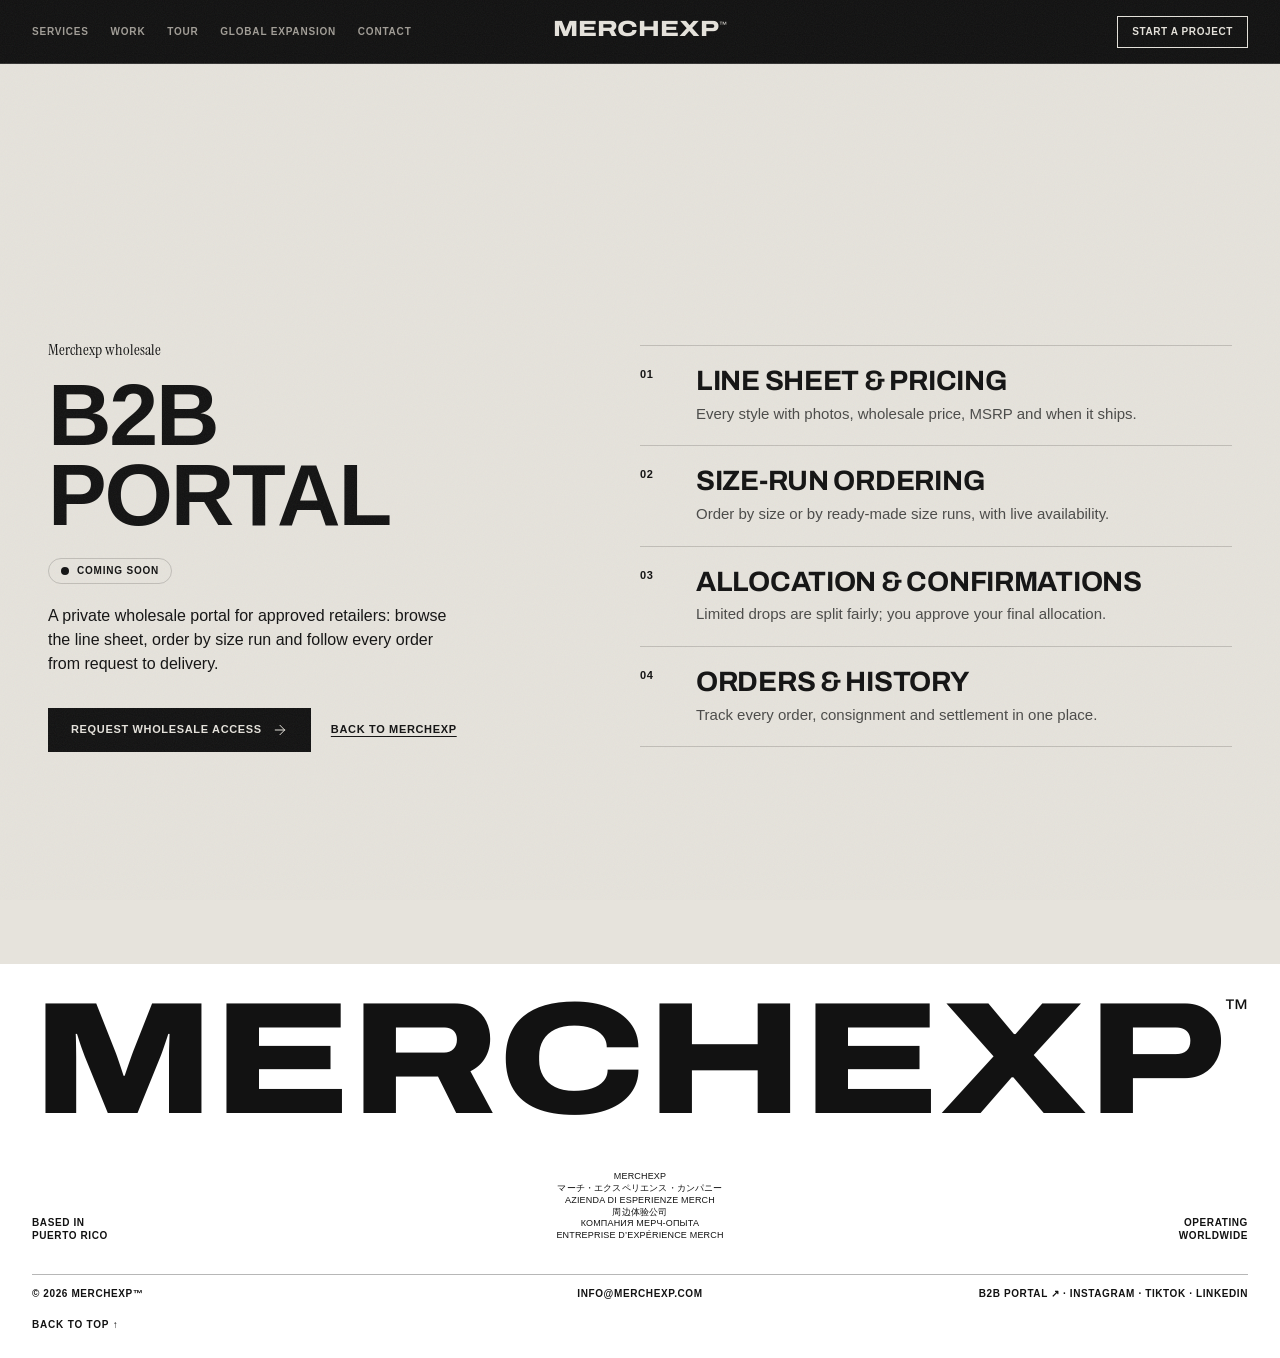
==== b2b.html @ 12b82288 "Add B2B Portal placeholder page and link it from the footer Co-Authored-By: Claude Opus 5.5 <noreply" ====
<!doctype html>
<html lang="en">
<head>
  <meta charset="utf-8">
  <meta name="viewport" content="width=device-width, initial-scale=1, viewport-fit=cover">
  <title>B2B Portal — Merchexp™</title>
  <meta name="description" content="The Merchexp B2B portal: wholesale ordering of official artist merch and footwear for approved retailers.">
  <meta name="theme-color" content="#121212">
  <meta property="og:type" content="website">
  <meta property="og:title" content="B2B Portal — Merchexp™">
  <meta property="og:description" content="Wholesale ordering for approved retailers. Coming soon.">
  <meta name="twitter:card" content="summary_large_image">
  <link rel="icon" href="favicon.svg" type="image/svg+xml">
  <link rel="preconnect" href="https://fonts.googleapis.com">
  <link rel="preconnect" href="https://fonts.gstatic.com" crossorigin>
  <link rel="stylesheet" href="https://fonts.googleapis.com/css2?family=Archivo:wdth,wght@62..125,100..900&family=Instrument+Serif:ital@0;1&display=swap">
  <link rel="stylesheet" href="assets/css/main.css">
  <script>
    // Enables JS-only motion styles; failsafe reveals the hero if main.js never runs.
    document.documentElement.classList.add('js');
    setTimeout(function () { document.documentElement.classList.add('is-loaded'); }, 3000);
  </script>
  <script src="assets/js/main.js" defer></script>
</head>
<body>
  <a class="skip-link" href="#main">Skip to content</a>

  <!-- ============ Header ============ -->
  <header class="site-header" id="header">
    <div class="site-header__inner">
      <nav class="site-nav" aria-label="Primary">
        <a href="./#services">Services</a>
        <a href="./#work">Work</a>
        <a href="./#tour">Tour</a>
        <a href="./#expansion">Global Expansion</a>
        <a href="./#contact">Contact</a>
      </nav>
      <a class="site-header__brand" href="./" aria-label="Merchexp — home">
        <span class="wordmark" aria-hidden="true">Merchexp<span class="wordmark__tm">™</span></span>
      </a>
      <div class="site-header__actions">
        <a class="btn btn--outline btn--sm site-header__cta" href="./#contact">Start a project</a>
        <button class="menu-btn" type="button" aria-expanded="false" aria-controls="menu" aria-label="Open menu">
          <span></span><span></span>
        </button>
      </div>
    </div>
  </header>

  <!-- ============ Mobile menu ============ -->
  <div class="menu" id="menu" hidden>
    <nav class="menu__nav" aria-label="Mobile">
      <a href="./#services" style="--i:0">Services</a>
      <a href="./#work" style="--i:1">Work</a>
      <a href="./#tour" style="--i:2">Tour</a>
      <a href="./#expansion" style="--i:3">Global Expansion</a>
      <a href="./#contact" style="--i:4">Contact</a>
    </nav>
    <div class="menu__foot">
      <a href="mailto:info@merchexp.com">info@merchexp.com</a>
      <div class="locators">
        <span>Based in<br>Puerto Rico</span>
        <span>Operating<br>worldwide</span>
      </div>
    </div>
  </div>

  <main id="main" class="b2b">
    <section class="expansion b2b__hero">
      <div class="expansion__body">
        <p class="eyebrow" data-reveal>Merchexp wholesale</p>
        <h1 class="headline headline--l" data-reveal="lines">
          <span class="ln"><span>B2B</span></span>
          <span class="ln"><span>Portal</span></span>
        </h1>
        <p class="b2b__status" data-reveal><span aria-hidden="true"></span>Coming soon</p>
        <p class="expansion__copy" data-reveal>A private wholesale portal for approved retailers: browse the line sheet, order by size run and follow every order from request to delivery.</p>
        <div class="b2b__actions" data-reveal>
          <a class="btn btn--ink" href="mailto:info@merchexp.com?subject=Wholesale%20access">Request wholesale access <svg class="ico ico--r" viewBox="0 0 24 24" aria-hidden="true"><path d="M5 12h14"/><path d="m12 5 7 7-7 7"/></svg></a>
          <a class="b2b__back" href="./">Back to Merchexp</a>
        </div>
      </div>
      <ul class="expansion__topics" aria-label="What the portal does">
          <li class="expansion__topic" data-reveal style="--i:0">
            <span class="expansion__n">01</span>
            <span><span class="expansion__title">Line sheet &amp; pricing</span><span class="expansion__text">Every style with photos, wholesale price, MSRP and when it ships.</span></span>
          </li>
          <li class="expansion__topic" data-reveal style="--i:1">
            <span class="expansion__n">02</span>
            <span><span class="expansion__title">Size-run ordering</span><span class="expansion__text">Order by size or by ready-made size runs, with live availability.</span></span>
          </li>
          <li class="expansion__topic" data-reveal style="--i:2">
            <span class="expansion__n">03</span>
            <span><span class="expansion__title">Allocation &amp; confirmations</span><span class="expansion__text">Limited drops are split fairly; you approve your final allocation.</span></span>
          </li>
          <li class="expansion__topic" data-reveal style="--i:3">
            <span class="expansion__n">04</span>
            <span><span class="expansion__title">Orders &amp; history</span><span class="expansion__text">Track every order, consignment and settlement in one place.</span></span>
          </li>
      </ul>
    </section>
  </main>

  <!-- ============ Footer ============ -->
  <footer class="site-footer">
    <div class="site-footer__mark" data-reveal>
      <span class="wordmark fit" aria-hidden="true">Merchexp<span class="wordmark__tm">™</span></span>
    </div>
    <div class="site-footer__row">
      <span class="locator">Based in<br>Puerto Rico</span>
      <div class="tagline-stack">
        <div>Merchexp</div>
        <div lang="ja">マーチ・エクスペリエンス・カンパニー</div>
        <div lang="it">Azienda di esperienze merch</div>
        <div lang="zh">周边体验公司</div>
        <div lang="ru">Компания мерч-опыта</div>
        <div lang="fr">Entreprise d’expérience merch</div>
      </div>
      <span class="locator locator--end">Operating<br>worldwide</span>
    </div>
    <div class="metabar site-footer__meta">
      <span>© <span data-year>2026</span> Merchexp™</span>
      <a href="mailto:info@merchexp.com">info@merchexp.com</a>
      <!-- TODO: real profile URLs, and the B2B portal's live address (placeholder for now). -->
      <span class="site-footer__social"><a class="site-footer__b2b" href="b2b.html" aria-current="page">B2B Portal ↗</a> · <a href="#">Instagram</a> · <a href="#">TikTok</a> · <a href="#">LinkedIn</a></span>
    </div>
    <a class="site-footer__top" href="#main">Back to top ↑</a>
  </footer>
</body>
</html>
---- assets/css/main.css ----
/* =========================================================
   Merchexp — site styles (mobile-first)
   Tokens mirror ../../tokens/*.css from the design system.
   ========================================================= */

:root {
  /* Ink / stone / bone */
  --mx-ink-950:#0B0B0B; --mx-ink-900:#121212; --mx-ink-800:#1A1A1A; --mx-ink-700:#242424; --mx-ink-600:#333333; --mx-ink-500:#4A4A48;
  --mx-stone-400:#77746E; --mx-stone-300:#A19D96; --mx-stone-200:#C4C0B8;
  --mx-bone-200:#D8D4CB; --mx-bone-100:#E6E3DC; --mx-bone-50:#F1EFEA; --mx-white:#FFFFFF;

  --surface-page:var(--mx-ink-900); --surface-stage:var(--mx-ink-800); --surface-raised:var(--mx-ink-700); --surface-paper:var(--mx-bone-100);
  --text-primary:var(--mx-bone-100); --text-headline:var(--mx-stone-200); --text-secondary:var(--mx-stone-300); --text-muted:var(--mx-stone-400);
  --text-inverse:var(--mx-ink-900); --text-on-accent:var(--mx-ink-900);
  --border-hairline:rgba(230,227,220,.16); --border-paper:rgba(18,18,18,.18);
  --accent:var(--mx-white); --accent-hover:var(--mx-stone-200); --accent-press:var(--mx-stone-300);
  --focus-ring:var(--mx-stone-300);

  --shadow-pop:0 12px 32px -12px rgba(0,0,0,.55);
  --scrim-full:rgba(11,11,11,.72);
  --ease-out:cubic-bezier(.2,.7,.1,1); --ease-in-out:cubic-bezier(.6,0,.2,1);
  --dur-fast:120ms; --dur-base:220ms; --dur-slow:480ms; --dur-reveal:900ms;

  --font-display:"Archivo","Helvetica Neue",Helvetica,Arial,sans-serif;
  --font-sans:"Helvetica Neue",Helvetica,"Archivo",Arial,sans-serif;
  --font-serif:"Instrument Serif","Times New Roman",Times,serif;

  --gutter:16px; --margin-page:16px; --header-h:56px;
  --section-y:72px;
}
@media (min-width:640px) { :root { --gutter:20px; --margin-page:24px; --section-y:96px; } }
@media (min-width:960px) { :root { --gutter:24px; --margin-page:32px; --header-h:64px; --section-y:120px; } }

/* ---------- Base ---------- */
*,*::before,*::after { box-sizing:border-box; }
html { -webkit-text-size-adjust:100%; scroll-padding-top:var(--header-h); }
@media (prefers-reduced-motion:no-preference) { html { scroll-behavior:smooth; } }
body {
  margin:0; background:var(--surface-page); color:var(--text-primary);
  font:400 15px/1.5 var(--font-sans); -webkit-font-smoothing:antialiased; overflow-x:hidden;
}
/* Film grain — the brand's slight texture over everything */
body::after {
  content:""; position:fixed; inset:0; z-index:200; pointer-events:none; opacity:.06;
  background-image:url("data:image/svg+xml,%3Csvg xmlns='http://www.w3.org/2000/svg' width='160' height='160'%3E%3Cfilter id='n'%3E%3CfeTurbulence type='fractalNoise' baseFrequency='.9' numOctaves='2' stitchTiles='stitch'/%3E%3C/filter%3E%3Crect width='100%25' height='100%25' filter='url(%23n)'/%3E%3C/svg%3E");
}
h1,h2,h3,p,figure,blockquote { margin:0; }
img { display:block; max-width:100%; }
a { color:inherit; text-decoration:underline; text-underline-offset:3px; text-decoration-thickness:1px; transition:color var(--dur-fast) var(--ease-out); }
a:hover { color:var(--accent); }
button { font:inherit; color:inherit; }
::selection { background:var(--accent); color:var(--text-on-accent); }
:focus-visible { outline:2px solid var(--focus-ring); outline-offset:2px; }
.sr-only { position:absolute; width:1px; height:1px; margin:-1px; overflow:hidden; clip:rect(0 0 0 0); white-space:nowrap; }
.skip-link { position:absolute; left:8px; top:-48px; z-index:300; padding:10px 14px; background:var(--accent); color:var(--text-on-accent); font:700 11px/1 var(--font-sans); letter-spacing:.06em; text-transform:uppercase; text-decoration:none; }
.skip-link:focus { top:8px; }

.ico { width:16px; height:16px; flex:none; fill:none; stroke:currentColor; stroke-width:1.5; stroke-linecap:square; stroke-linejoin:miter; }

/* ---------- Type primitives ---------- */
.eyebrow { font:400 16px/1.2 var(--font-serif); margin-bottom:16px; }
.label, .locator, .metabar { font:700 10px/1.3 var(--font-sans); letter-spacing:.06em; text-transform:uppercase; }
.headline { font-family:var(--font-sans); font-weight:700; letter-spacing:-.025em; text-transform:uppercase; color:var(--text-headline); text-wrap:balance; }
.headline--xl { font-size:clamp(48px,13vw,140px); line-height:.88; }
.headline--l  { font-size:clamp(40px,10vw,88px);  line-height:.9; }
.headline--m  { font-size:clamp(36px,8vw,56px);   line-height:.9; }

.wordmark {
  display:inline-flex; align-items:flex-start; white-space:nowrap;
  font-family:var(--font-display); font-weight:800; font-stretch:125%; font-variation-settings:"wdth" 125;
  letter-spacing:-.01em; text-transform:uppercase; line-height:.8;
}
.wordmark__tm { font:500 max(8px,.16em)/1 var(--font-sans); margin-left:.06em; letter-spacing:0; }
.wordmark__chars { display:inline-flex; clip-path:inset(-30% -10% 0 -10%); }
.wordmark__chars > span { display:inline-block; }

.tagline-stack { text-align:center; font:500 9px/1.3 var(--font-sans); letter-spacing:.02em; text-transform:uppercase; }
.metabar { display:grid; grid-template-columns:repeat(3,minmax(0,1fr)); align-items:center; gap:8px; }
.metabar > :nth-child(2) { text-align:center; }
.metabar > :last-child { text-align:right; }
.locator--end { text-align:right; }
.locators { display:flex; justify-content:space-between; }

/* ---------- Buttons ---------- */
.btn {
  --h:44px; --px:22px;
  display:inline-flex; align-items:center; justify-content:center; gap:10px; height:var(--h); padding:0 var(--px);
  border:1px solid transparent; border-radius:0; background:transparent; color:var(--text-primary); cursor:pointer;
  font:700 11px/1 var(--font-sans); letter-spacing:.06em; text-transform:uppercase; text-decoration:none; white-space:nowrap;
  transition:background var(--dur-fast) var(--ease-out), color var(--dur-fast) var(--ease-out), border-color var(--dur-fast) var(--ease-out);
}
.btn:active { transform:translateY(1px); }
.btn--sm { --h:32px; --px:14px; font-size:10px; }
.btn--lg { --h:56px; --px:30px; font-size:12px; }
.btn--block { display:flex; width:100%; }
.btn--outline { border-color:var(--mx-bone-100); }
.btn--outline:hover, .btn--accent:hover { background:var(--accent); border-color:var(--accent); color:var(--text-on-accent); }
.btn--accent { background:var(--accent); border-color:var(--accent); color:var(--text-on-accent); }
.btn--accent:hover { background:var(--accent-hover); border-color:var(--accent-hover); }
.btn--accent:active { background:var(--accent-press); }
.btn--ghost { padding:0 4px; }
.btn--ghost:hover { color:var(--accent); text-decoration:underline; text-underline-offset:4px; }
.btn--ink { background:var(--mx-ink-900); border-color:var(--mx-ink-900); color:var(--mx-bone-100); }
.btn--ink:hover { background:var(--accent); color:var(--text-on-accent); }
.btn .ico { transition:transform var(--dur-base) var(--ease-out); }
.btn:hover .ico--r { transform:translateX(3px); }
.btn:hover .ico--ur { transform:translate(2px,-2px); }

.icon-btn { display:inline-flex; align-items:center; justify-content:center; width:44px; height:44px; padding:0; border:0; background:transparent; cursor:pointer; }
.icon-btn .ico { width:20px; height:20px; }

/* ---------- Image wells (placeholders until photography lands) ---------- */
.well { position:relative; overflow:hidden; background:var(--mx-ink-700); }
.well__media { position:absolute; inset:0; width:100%; height:100%; object-fit:cover; background:linear-gradient(180deg,var(--mx-ink-700),var(--mx-ink-900)); transition:transform var(--dur-slow) var(--ease-out); }
.well__label { position:absolute; inset:0; display:flex; align-items:center; justify-content:center; padding:16px; text-align:center; color:var(--text-muted); font:700 10px/1.3 var(--font-sans); letter-spacing:.08em; text-transform:uppercase; }
.well--paper { background:var(--mx-bone-200); }
.well--paper .well__media { background:linear-gradient(180deg,var(--mx-bone-200),#cbc6bb); }
.well--paper .well__label { color:var(--mx-stone-400); }

/* ---------- Header ---------- */
.site-header {
  position:sticky; top:0; z-index:50; height:var(--header-h);
  background:rgba(18,18,18,.88); -webkit-backdrop-filter:blur(12px); backdrop-filter:blur(12px);
  border-bottom:1px solid var(--border-hairline);
  transition:transform var(--dur-base) var(--ease-out), background var(--dur-base) var(--ease-out), border-color var(--dur-base) var(--ease-out);
}
.site-header.is-hidden { transform:translateY(-100%); }
.site-header__inner { display:flex; align-items:center; justify-content:space-between; height:100%; padding:0 var(--margin-page); }
.site-header__brand { color:var(--text-primary); text-decoration:none; }
.site-header__brand .wordmark { font-size:20px; }
.site-nav, .site-header__cta { display:none; }
.site-nav a {
  position:relative; color:var(--text-secondary); text-decoration:none;
  font:700 10px/1 var(--font-sans); letter-spacing:.08em; text-transform:uppercase; padding:8px 0;
}
.site-nav a::after { content:""; position:absolute; left:0; right:0; bottom:2px; height:1px; background:currentColor; transform:scaleX(0); transform-origin:right; transition:transform var(--dur-base) var(--ease-out); }
.site-nav a:hover, .site-nav a.is-active { color:var(--text-primary); }
.site-nav a:hover::after, .site-nav a.is-active::after { transform:scaleX(1); transform-origin:left; }

.menu-btn { position:relative; width:44px; height:44px; margin-right:-10px; padding:0; border:0; background:transparent; cursor:pointer; }
.menu-btn span { position:absolute; left:12px; right:12px; height:1.5px; background:currentColor; transition:transform var(--dur-base) var(--ease-out); }
.menu-btn span:first-child { top:18px; }
.menu-btn span:last-child { top:25px; }
.menu-btn[aria-expanded="true"] span:first-child { transform:translateY(3.5px) rotate(45deg); }
.menu-btn[aria-expanded="true"] span:last-child { transform:translateY(-3.5px) rotate(-45deg); }

/* Five links need room beside the centred wordmark; below this the menu button takes over. */
@media (min-width:1100px) {
  .site-header__inner { display:grid; grid-template-columns:1fr auto 1fr; }
  .site-nav { display:flex; gap:clamp(14px, 1.7vw, 24px); }
  .site-nav a { white-space:nowrap; }
  .site-header__brand .wordmark { font-size:22px; }
  .site-header__actions { display:flex; justify-content:flex-end; }
  .site-header__cta { display:inline-flex; }
  .menu-btn { display:none; }
}

/* ---------- Mobile menu ---------- */
.menu {
  position:fixed; inset:0; z-index:40; display:flex; flex-direction:column; justify-content:space-between;
  padding:calc(var(--header-h) + 32px) var(--margin-page) calc(24px + env(safe-area-inset-bottom));
  background:var(--mx-ink-900); overflow-y:auto;
}
.menu[hidden] { display:none; }
.menu__nav { display:flex; flex-direction:column; }
.menu__nav a {
  display:block; padding:6px 0; border-bottom:1px solid var(--border-hairline); text-decoration:none; color:var(--text-headline);
  font:700 clamp(40px,13vw,72px)/1 var(--font-sans); letter-spacing:-.025em; text-transform:uppercase;
}
.menu__foot { display:grid; gap:24px; margin-top:40px; font:400 17px/1.4 var(--font-sans); text-transform:uppercase; }
.menu__foot .locators { font:700 10px/1.3 var(--font-sans); letter-spacing:.06em; }
.menu__foot .locators span:last-child { text-align:right; }
body.menu-open { overflow:hidden; }
body.menu-open .site-header { background:var(--mx-ink-900); border-color:transparent; transform:none; }

/* ---------- Hero ---------- */
.hero {
  display:flex; flex-direction:column;
  min-height:calc(100svh - var(--header-h));
  padding:16px var(--margin-page) 20px; background:var(--mx-ink-800);
}
.hero__mark { margin-top:20px; font-weight:inherit; color:var(--mx-bone-100); line-height:0; }
/* CSS fallback size; main.js fits it to the exact width */
.wordmark.fit { font-size:calc((100vw - 2 * var(--margin-page)) / 6.75); }
.hero__well { flex:1; min-height:44svh; margin:20px 0; }
.hero__well .well__media { inset:-8% 0; height:116%; }
.hero__art { cursor:pointer; }
.hero__hint {
  position:absolute; left:12px; bottom:12px; padding:6px 10px; border:1px solid var(--border-hairline); border-radius:999px; pointer-events:none;
  background:rgba(11,11,11,.55); font:700 9px/1.2 var(--font-sans); letter-spacing:.08em; text-transform:uppercase; color:var(--text-secondary);
  transition:opacity var(--dur-slow) var(--ease-out);
}
.hero__hint.is-hidden { opacity:0; }
@media (prefers-reduced-motion:reduce) { .hero__hint { display:none; } .hero__art { cursor:default; } }
.hero__foot { display:grid; grid-template-columns:1fr 1fr; gap:16px 12px; align-items:end; }
.hero__foot .tagline-stack { grid-column:1 / -1; grid-row:1; }
@media (min-width:640px) {
  .hero__foot { grid-template-columns:1fr auto 1fr; }
  .hero__foot .tagline-stack { grid-column:auto; grid-row:auto; }
}
@media (min-width:960px) { .hero { padding-bottom:24px; } }

/* ---------- Statement ---------- */
.statement { padding:var(--section-y) var(--margin-page); text-align:center; }
.work + .statement { padding-top:0; }
.statement__text { font-weight:400; font-size:clamp(46px,12vw,112px); line-height:1; }
.statement__text .ln--serif { font-family:var(--font-serif); letter-spacing:-.02em; }
.statement__text .ln--sans { font-family:var(--font-sans); font-weight:400; letter-spacing:-.035em; }
/* Merch carousel: auto-scrolls forever, pauses on hover, drags/swipes (main.js) */
.merch { margin:clamp(40px,7vw,72px) calc(var(--margin-page) * -1) 0; overflow:hidden; touch-action:pan-y; cursor:grab; user-select:none; -webkit-user-select:none;
  -webkit-mask-image:linear-gradient(90deg,transparent,#000 6%,#000 94%,transparent); mask-image:linear-gradient(90deg,transparent,#000 6%,#000 94%,transparent); }
.merch.is-dragging { cursor:grabbing; }
.merch__track { display:flex; gap:var(--gutter); width:max-content; margin:0; padding:0 0 4px; list-style:none; will-change:transform; }
.merch__item { flex:none; width:clamp(150px,21vw,240px); }
.merch__card { display:grid; gap:12px; }
.merch__card svg {
  width:100%; aspect-ratio:4 / 5; padding:18%; background:var(--surface-stage); border:1px solid var(--border-hairline);
  fill:none; stroke:var(--text-primary); stroke-width:1.6; stroke-linecap:round; stroke-linejoin:round;
  transition:background var(--dur-base) var(--ease-out), stroke var(--dur-base) var(--ease-out), transform var(--dur-slow) var(--ease-out);
}
.merch__card figcaption { font:700 11px/1.3 var(--font-sans); letter-spacing:.06em; text-transform:uppercase; color:var(--text-secondary); text-align:left; }
@media (hover:hover) {
  .merch__item:hover svg { background:var(--surface-paper); stroke:var(--text-inverse); }
  .merch__item:hover figcaption { color:var(--text-primary); }
}

/* Line mask: each .ln clips its inner span, which slides up into view */
.ln { display:block; overflow:hidden; padding-bottom:.08em; margin-bottom:-.08em; }
.ln > span { display:inline-block; }

/* ---------- Marquee ---------- */
.marquee { overflow:hidden; background:var(--surface-paper); color:var(--text-inverse); padding:18px 0; }
.marquee__track { display:flex; width:max-content; animation:marquee 38s linear infinite; }
.marquee__track > * { flex:none; font:300 clamp(30px,7vw,64px)/1.1 var(--font-sans); letter-spacing:-.02em; white-space:nowrap; }
.marquee__track i { font-style:normal; padding:0 .35em; color:var(--mx-stone-400); }
.marquee:hover .marquee__track { animation-play-state:paused; }
@keyframes marquee { to { transform:translateX(-50%); } }

/* ---------- Sections ---------- */
.section { padding:var(--section-y) var(--margin-page); }
.section__head { text-align:center; margin-bottom:48px; }
@media (min-width:960px) { .section__head { margin-bottom:80px; } }
.services, .quote { background:var(--mx-ink-800); }

/* ---------- Accordion ---------- */
.accordion { border-top:1px solid var(--border-hairline); max-width:1440px; margin:0 auto; }
.acc { border-bottom:1px solid var(--border-hairline); }
.acc__heading { font:inherit; }
.acc__btn {
  display:grid; grid-template-columns:36px 1fr 24px; align-items:center; gap:8px; width:100%;
  padding:22px 0; border:0; background:none; text-align:left; cursor:pointer;
}
.acc__n { font:400 15px/1 var(--font-serif); color:var(--text-muted); }
.acc__title {
  font:300 clamp(24px,6.4vw,56px)/1.05 var(--font-sans); letter-spacing:-.02em; color:var(--text-primary);
  transition:color var(--dur-base) var(--ease-out), transform var(--dur-slow) var(--ease-out);
}
.acc__btn:hover .acc__title { transform:translateX(8px); }
.acc.is-open .acc__title { color:var(--accent); }
.acc__icon { position:relative; width:20px; height:20px; justify-self:end; }
.acc__icon::before, .acc__icon::after { content:""; position:absolute; left:0; right:0; top:50%; height:1.5px; margin-top:-.75px; background:currentColor; transition:transform var(--dur-base) var(--ease-out); }
.acc__icon::after { transform:rotate(90deg); }
.acc.is-open .acc__icon::after { transform:rotate(0); }

.acc__panel { display:grid; grid-template-rows:1fr; transition:grid-template-rows var(--dur-slow) var(--ease-out); }
.js .acc:not(.is-open) .acc__panel { grid-template-rows:0fr; }
.acc__inner { min-height:0; overflow:hidden; display:grid; gap:20px; padding-left:44px; }
.acc__inner p { padding-top:2px; font:400 16px/1.5 var(--font-sans); color:var(--text-secondary); max-width:460px; }
.acc__well { height:200px; margin-bottom:28px; }
.acc__inner > * { transition:opacity var(--dur-slow) var(--ease-out), transform var(--dur-slow) var(--ease-out); }
.js .acc:not(.is-open) .acc__inner > * { opacity:0; transform:translateY(12px); }

@media (min-width:640px) {
  .acc__btn { grid-template-columns:80px 1fr 32px; padding:28px 0; }
  .acc__icon { width:24px; height:24px; }
  .acc__inner { grid-template-columns:1fr 1fr; gap:24px; padding-left:88px; }
  .acc__well { height:220px; margin-bottom:40px; }
}

/* ---------- Selected work ---------- */
.work__head { display:flex; flex-wrap:wrap; justify-content:space-between; align-items:end; gap:16px; margin-bottom:32px; }
.work__head .eyebrow { margin-bottom:8px; }
.work__head .headline { color:var(--text-primary); }
.work__grid { display:grid; grid-template-columns:repeat(2,minmax(0,1fr)); gap:32px var(--gutter); }
@media (min-width:960px) { .work__grid { grid-template-columns:repeat(4,minmax(0,1fr)); } }
.card__well { aspect-ratio:4 / 5; margin-bottom:12px; }
.card:hover .well__media { transform:scale(1.03); }
.card__client { font:700 10px/1.2 var(--font-sans); letter-spacing:.08em; text-transform:uppercase; color:var(--text-muted); margin-bottom:4px; }
.card__title { font:500 14px/1.25 var(--font-sans); }
.card__tag {
  display:inline-block; margin-top:8px; padding:3px 8px; border:1px solid var(--border-hairline); border-radius:999px;
  font:700 9px/1.2 var(--font-sans); letter-spacing:.06em; text-transform:uppercase; color:var(--text-secondary);
  transition:border-color var(--dur-fast) var(--ease-out);
}
.card:hover .card__tag { border-color:var(--text-primary); }

/* ---------- Tour map ---------- */
.tour__head { display:flex; flex-wrap:wrap; justify-content:space-between; align-items:end; gap:24px; margin-bottom:28px; }
.tour__copy { max-width:420px; margin-top:20px; font-size:16px; color:var(--text-secondary); }
.tour__head .eyebrow { margin-bottom:8px; }
.tour__head .headline { color:var(--text-primary); }
.tour__stats { display:flex; gap:28px; margin:0; }
.tour__stats div { display:flex; flex-direction:column-reverse; }
.tour__stats dt { font:700 10px/1.3 var(--font-sans); letter-spacing:.06em; text-transform:uppercase; color:var(--text-muted); }
.tour__stats dd { margin:0; font:700 clamp(32px,7vw,48px)/1 var(--font-sans); letter-spacing:-.02em; font-variant-numeric:tabular-nums; }
.tour__tabs { display:flex; gap:6px; margin-bottom:12px; overflow-x:auto; scrollbar-width:none; }
.tour__tab {
  flex:none; padding:8px 14px; border:1px solid var(--border-hairline); border-radius:999px; background:none; cursor:pointer;
  font:700 10px/1.2 var(--font-sans); letter-spacing:.06em; text-transform:uppercase; color:var(--text-secondary);
  transition:color var(--dur-fast) var(--ease-out), border-color var(--dur-fast) var(--ease-out), background var(--dur-fast) var(--ease-out);
}
.tour__tab:hover { color:var(--text-primary); border-color:var(--text-primary); }
.tour__tab[aria-pressed="true"] { background:var(--accent); border-color:var(--accent); color:var(--text-on-accent); }
.tour__body { display:grid; grid-template-columns:minmax(0,1fr); gap:24px; }
/* Keep copy and globe together on very wide screens. */
.tour__body, .tour__list { max-width:1320px; margin-inline:auto; }
.tour__upcoming { margin-top:-16px; font-size:12px; color:var(--text-muted); }
.tour__map { position:relative; width:100%; max-width:640px; margin:0 auto; aspect-ratio:1; touch-action:pan-y; }
.tour__globe { display:block; width:100%; height:100%; cursor:grab; outline:none; }
.tour__globe.is-dragging { cursor:grabbing; }
.tour__globe.is-pointing { cursor:pointer; }
.tour__hint { position:absolute; left:0; right:0; bottom:0; text-align:center; font:700 10px/1.3 var(--font-sans); letter-spacing:.06em; text-transform:uppercase; color:var(--text-muted); pointer-events:none; transition:opacity var(--dur-slow) var(--ease-out); }
.tour__map.is-touched .tour__hint { opacity:0; }
.tour__tip {
  position:absolute; z-index:2; min-width:180px; max-width:260px; padding:12px 14px; pointer-events:none;
  background:var(--mx-bone-100); color:var(--text-inverse); box-shadow:var(--shadow-pop);
  transform:translate(-50%, calc(-100% - 16px));
}
.tour__tip.is-below { transform:translate(-50%, 16px); }
.tour__tip strong { display:block; font:700 15px/1.15 var(--font-sans); text-transform:uppercase; letter-spacing:-.01em; }
.tour__tip span { display:block; margin-top:4px; font-size:12px; line-height:1.4; color:var(--mx-ink-500); }
.tour__tip b { font-weight:700; color:var(--text-inverse); }
.tour__list { display:grid; grid-template-columns:repeat(auto-fit,minmax(min(100%,260px),1fr)); gap:40px var(--gutter); margin-top:clamp(48px,6vw,80px); align-items:start; }
.tour__group-title { display:flex; justify-content:space-between; padding-bottom:12px; border-bottom:1px solid var(--text-primary); font:700 11px/1.3 var(--font-sans); letter-spacing:.06em; text-transform:uppercase; }
.tour__group-title span { color:var(--text-muted); }
.tour__group ul { list-style:none; margin:0; padding:0; }
.tour__city {
  display:flex; justify-content:space-between; align-items:baseline; gap:12px; width:100%; padding:9px 0; border:0; border-bottom:1px solid var(--border-hairline);
  background:none; text-align:left; cursor:pointer; transition:opacity var(--dur-fast) var(--ease-out);
}
.tour__city-name { font:500 14px/1.3 var(--font-sans); transition:color var(--dur-fast) var(--ease-out); }
.tour__city-meta { flex:none; font-size:11px; color:var(--text-muted); }
.tour__city.is-upcoming .tour__city-name::after {
  content:"Upcoming"; margin-left:8px; padding:2px 6px; border:1px solid var(--border-hairline); border-radius:999px; vertical-align:2px;
  font:700 8px/1.2 var(--font-sans); letter-spacing:.06em; text-transform:uppercase; color:var(--text-secondary);
}
.tour__city:hover .tour__city-name, .tour__city.is-active .tour__city-name { color:var(--accent); text-decoration:underline; text-underline-offset:3px; }
.tour__group.is-dim { opacity:.35; }
.tour__list[hidden] { display:none; }
@media (max-width:639px) {
  .tour__map { aspect-ratio:auto; }
  .tour__globe { aspect-ratio:1; height:auto; }
  .tour__hint { position:static; margin-top:4px; }
  .tour__tip { position:static; transform:none; max-width:none; box-shadow:none; margin-top:12px; }
  .tour__tip.is-below { transform:none; }
}
@media (min-width:960px) {
  /* Copy on the left, globe on the right; the city list runs full width underneath. */
  .tour__body { grid-template-columns:minmax(0,1fr) minmax(0,1.15fr); gap:clamp(32px,4vw,64px); align-items:center; }
  .tour__head { flex-direction:column; align-items:flex-start; gap:36px; }
  .tour__tabs { flex-wrap:wrap; margin-bottom:0; }
  .tour__map { max-width:720px; margin:0; justify-self:center; }
  .tour__list { grid-template-columns:repeat(4,minmax(0,1fr)); }
  .tour__upcoming { margin-top:-24px; }
}
@media (min-width:960px) { .tour__head { margin-bottom:36px; } }

/* ---------- Testimonial ---------- */
.quote { text-align:center; }
.quote__text {
  max-width:1100px; margin:0 auto; color:var(--text-headline);
  font:700 clamp(34px,8.5vw,72px)/.95 var(--font-sans); letter-spacing:-.025em; text-transform:uppercase; text-wrap:balance;
}
.quote__by { display:flex; flex-direction:column; align-items:center; margin-top:32px; }
.quote__avatar { width:72px; height:72px; margin-bottom:12px; background:var(--mx-ink-600); }
.quote__handle { font:400 16px/1.2 var(--font-serif); }
.quote__role { margin-top:6px; font:700 10px/1.4 var(--font-sans); letter-spacing:.06em; text-transform:uppercase; }
/* Scroll-linked word fill (words wrapped by main.js) */
.quote__text .w { transition:color var(--dur-slow) var(--ease-out); }
.quote__text .w:not(.is-lit) { color:var(--mx-ink-500); }

/* ---------- Global expansion ---------- */
.expansion { display:grid; background:var(--surface-paper); color:var(--text-inverse); }
.expansion__body { padding:56px var(--margin-page) 32px; display:flex; flex-direction:column; justify-content:center; }
.expansion .headline { color:var(--text-inverse); }
.expansion__copy { max-width:420px; margin:24px 0 32px; font-size:16px; }
.expansion a:not(.btn):hover { color:inherit; }
.expansion__topics { list-style:none; margin:0; padding:0 var(--margin-page) 64px; align-self:center; }
.expansion__topic { display:grid; grid-template-columns:48px 1fr; gap:8px; padding:20px 0; border-top:1px solid var(--border-paper); }
.expansion__topic:last-child { border-bottom:1px solid var(--border-paper); }
.expansion__n { font:700 11px/1.6 var(--font-sans); letter-spacing:.06em; }
.expansion__title { display:block; font:700 clamp(20px,4.5vw,28px)/1.1 var(--font-display); letter-spacing:-.01em; text-transform:uppercase; }
.expansion__text { display:block; margin-top:6px; font-size:15px; color:var(--mx-ink-500); }
@media (min-width:960px) {
  .expansion { grid-template-columns:1fr 1fr; min-height:600px; }
  .expansion__body { padding:64px 48px; }
  .expansion__topics { padding:64px 48px 64px 0; }
}

/* ---------- B2B portal placeholder page ---------- */
.b2b { padding-top:var(--header-h); background:var(--surface-paper); }
.b2b__hero { min-height:calc(100svh - var(--header-h)); }
.b2b__status { display:inline-flex; align-items:center; gap:8px; margin-top:24px; padding:6px 12px; border:1px solid var(--border-paper); border-radius:999px; font:700 10px/1.2 var(--font-sans); letter-spacing:.08em; text-transform:uppercase; align-self:flex-start; }
.b2b__status span { width:8px; height:8px; border-radius:50%; background:var(--text-inverse); }
@media (prefers-reduced-motion:no-preference) { .b2b__status span { animation:b2b-blink 1.6s var(--ease-in-out) infinite; } }
@keyframes b2b-blink { 50% { opacity:.25; } }
.b2b .expansion__copy { margin-top:20px; }
.b2b__actions { display:flex; flex-wrap:wrap; align-items:center; gap:20px; }
.b2b__back { font:700 11px/1 var(--font-sans); letter-spacing:.06em; text-transform:uppercase; }

/* ---------- Contact ---------- */
.contact { text-align:center; }
.contact__title { max-width:1100px; margin:0 auto; }
.contact__details { display:flex; flex-direction:column; gap:2px; margin:40px 0 48px; font:400 17px/1.5 var(--font-sans); text-transform:uppercase; }
.contact__details .label { margin-bottom:10px; letter-spacing:.08em; }
.contact__details a { text-decoration:none; align-self:center; }
.contact__details a:hover { text-decoration:underline; }

.brief {
  display:grid; gap:20px; max-width:720px; margin:0 auto; padding:24px 16px; text-align:left;
  border:1px solid var(--border-hairline);
}
@media (min-width:640px) {
  .brief { grid-template-columns:1fr 1fr; padding:32px; }
  .field--full { grid-column:1 / -1; }
}
.field label { display:block; margin-bottom:8px; font:700 10px/1 var(--font-sans); letter-spacing:.08em; text-transform:uppercase; }
.field input, .field select, .field textarea {
  display:block; width:100%; min-height:48px; padding:0 14px; border:1px solid var(--border-hairline); border-radius:0;
  background:transparent; color:inherit; font:400 16px/1.3 var(--font-sans); /* 16px stops iOS zoom-on-focus */
  outline:none; transition:border-color var(--dur-fast) var(--ease-out);
  -webkit-appearance:none; appearance:none;
}
.field textarea { padding:12px 14px; min-height:120px; resize:vertical; }
.field input::placeholder, .field textarea::placeholder { color:var(--text-muted); }
.field input:hover, .field select:hover, .field textarea:hover { border-color:rgba(230,227,220,.4); }
.field input:focus, .field select:focus, .field textarea:focus { border-color:var(--accent); }
.field [aria-invalid="true"] { border-color:var(--accent); border-width:2px; }
.select { position:relative; }
.select select { padding-right:40px; cursor:pointer; }
.select option { color:#121212; }
.select .ico { position:absolute; right:14px; top:50%; transform:translateY(-50%); pointer-events:none; }

.check { display:inline-flex; align-items:center; gap:12px; min-height:44px; cursor:pointer; font-size:15px; }
.check input { position:absolute; opacity:0; width:1px; height:1px; }
.check__box { display:inline-flex; align-items:center; justify-content:center; width:20px; height:20px; flex:none; border:1px solid var(--mx-stone-400); transition:background var(--dur-fast) var(--ease-out), border-color var(--dur-fast) var(--ease-out); }
.check__box svg { width:14px; height:14px; fill:none; stroke:var(--text-on-accent); stroke-width:2.5; stroke-linecap:square; stroke-dasharray:24; stroke-dashoffset:24; transition:stroke-dashoffset var(--dur-base) var(--ease-out); }
.check:hover .check__box { border-color:var(--mx-bone-100); }
.check input:checked + .check__box { background:var(--accent); border-color:var(--accent); }
.check input:checked + .check__box svg { stroke-dashoffset:0; }
.check input:focus-visible + .check__box { outline:2px solid var(--focus-ring); outline-offset:2px; }
.brief__error { font:700 13px/1.3 var(--font-sans); }
.brief__error:empty { display:none; }

/* ---------- Footer ---------- */
.site-footer { background:var(--accent); color:var(--mx-ink-900); padding:32px var(--margin-page) calc(24px + env(safe-area-inset-bottom)); }
.site-footer a:hover { color:inherit; }
.site-footer__mark { line-height:0; }
.site-footer__row { display:grid; grid-template-columns:1fr 1fr; gap:24px 12px; align-items:end; margin-top:40px; }
.site-footer__row .tagline-stack { grid-column:1 / -1; grid-row:1; }
.site-footer__meta { grid-template-columns:1fr; gap:8px; margin-top:32px; padding-top:12px; border-top:1px solid rgba(18,18,18,.3); }
.site-footer__meta > * { text-align:left !important; }
.site-footer__meta a { text-decoration:none; }
.site-footer__meta a:hover { text-decoration:underline; }
.site-footer__meta .site-footer__b2b { font-weight:800; }
.site-footer__top { display:inline-block; margin-top:20px; font:700 10px/1 var(--font-sans); letter-spacing:.08em; text-transform:uppercase; text-decoration:none; }
@media (min-width:640px) {
  .site-footer__row { grid-template-columns:1fr auto 1fr; margin-top:48px; }
  .site-footer__row .tagline-stack { grid-column:auto; grid-row:auto; }
  .site-footer__meta { grid-template-columns:repeat(3,minmax(0,1fr)); }
  .site-footer__meta > :nth-child(2) { text-align:center !important; }
  .site-footer__meta > :last-child { text-align:right !important; }
}

/* ---------- Dialog ---------- */
.dialog {
  width:calc(100% - 32px); max-width:520px; padding:0; border:0; border-radius:0;
  background:var(--surface-paper); color:var(--text-inverse); box-shadow:var(--shadow-pop);
}
.dialog::backdrop { background:var(--scrim-full); }
.dialog[open] { animation:dialog-in var(--dur-slow) var(--ease-out); }
.dialog[open]::backdrop { animation:fade-in var(--dur-base) var(--ease-out); }
.dialog__head { display:flex; align-items:flex-start; justify-content:space-between; gap:16px; padding:24px 16px 0 24px; }
.dialog__head .eyebrow { margin-bottom:8px; }
.dialog__title { font:700 28px/.95 var(--font-sans); letter-spacing:-.02em; text-transform:uppercase; }
.dialog__body { padding:24px; font-size:15px; }
.dialog__foot { display:flex; justify-content:flex-end; padding:16px 24px; border-top:1px solid var(--border-paper); }
@keyframes dialog-in { from { opacity:0; transform:translateY(16px); } }
@keyframes fade-in { from { opacity:0; } }

/* =========================================================
   Motion — fades and slides only. Everything is scoped to
   .js so the page reads fine with scripts off.
   ========================================================= */
@media (prefers-reduced-motion:no-preference) {
  /* Hero intro */
  .js .hero__meta, .js .hero__foot { opacity:0; transform:translateY(12px); transition:opacity var(--dur-reveal) var(--ease-out), transform var(--dur-reveal) var(--ease-out); }
  .js .hero__foot { transition-delay:900ms; }
  .js .wordmark__chars > span { transform:translateY(105%); transition:transform 1100ms var(--ease-out); transition-delay:calc(150ms + var(--i) * 55ms); }
  .js .hero__mark .wordmark__tm { opacity:0; transition:opacity var(--dur-reveal) var(--ease-out) 700ms; }
  .js .hero__well { clip-path:inset(100% 0 0 0); transition:clip-path 1300ms var(--ease-in-out) 450ms; }
  .js.is-loaded .hero__meta, .js.is-loaded .hero__foot { opacity:1; transform:none; }
  .js.is-loaded .wordmark__chars > span { transform:none; }
  .js.is-loaded .hero__mark .wordmark__tm { opacity:1; }
  .js.is-loaded .hero__well { clip-path:inset(0 0 0 0); }

  /* Scroll reveals */
  /* :where() keeps specificity low so the .is-in state below always wins */
  .js [data-reveal]:where(:not([data-reveal="lines"], [data-reveal="clip"])) {
    opacity:0; transform:translateY(24px);
    transition:opacity var(--dur-reveal) var(--ease-out), transform var(--dur-reveal) var(--ease-out);
    transition-delay:calc(var(--i, 0) * 90ms);
  }
  .js [data-reveal="lines"] .ln > span { transform:translateY(110%); transition:transform 1000ms var(--ease-out); }
  .js [data-reveal="lines"] .ln:nth-child(2) > span { transition-delay:90ms; }
  .js [data-reveal="lines"] .ln:nth-child(3) > span { transition-delay:180ms; }
  /* Clip the media, not the observed element — a fully clipped target never intersects */
  .js [data-reveal="clip"] > * { clip-path:inset(0 0 100% 0); transition:clip-path 1200ms var(--ease-in-out); }
  .js [data-reveal].is-in { opacity:1; transform:none; }
  .js [data-reveal="lines"].is-in .ln > span { transform:none; }
  .js [data-reveal="clip"].is-in > * { clip-path:inset(0 0 0 0); }
  /* Accordion rows: let hover/open transitions run normally once revealed */
  .js .acc[data-reveal].is-in { transition-delay:0s; }
}

@media (prefers-reduced-motion:reduce) {
  *, *::before, *::after { animation-duration:.01ms !important; animation-iteration-count:1 !important; transition-duration:.01ms !important; }
  .marquee__track { animation:none; flex-wrap:wrap; width:auto; justify-content:center; padding:0 var(--margin-page); }
  .marquee__track > :nth-child(n+11) { display:none; }
  .quote__text .w:not(.is-lit) { color:inherit; }
}
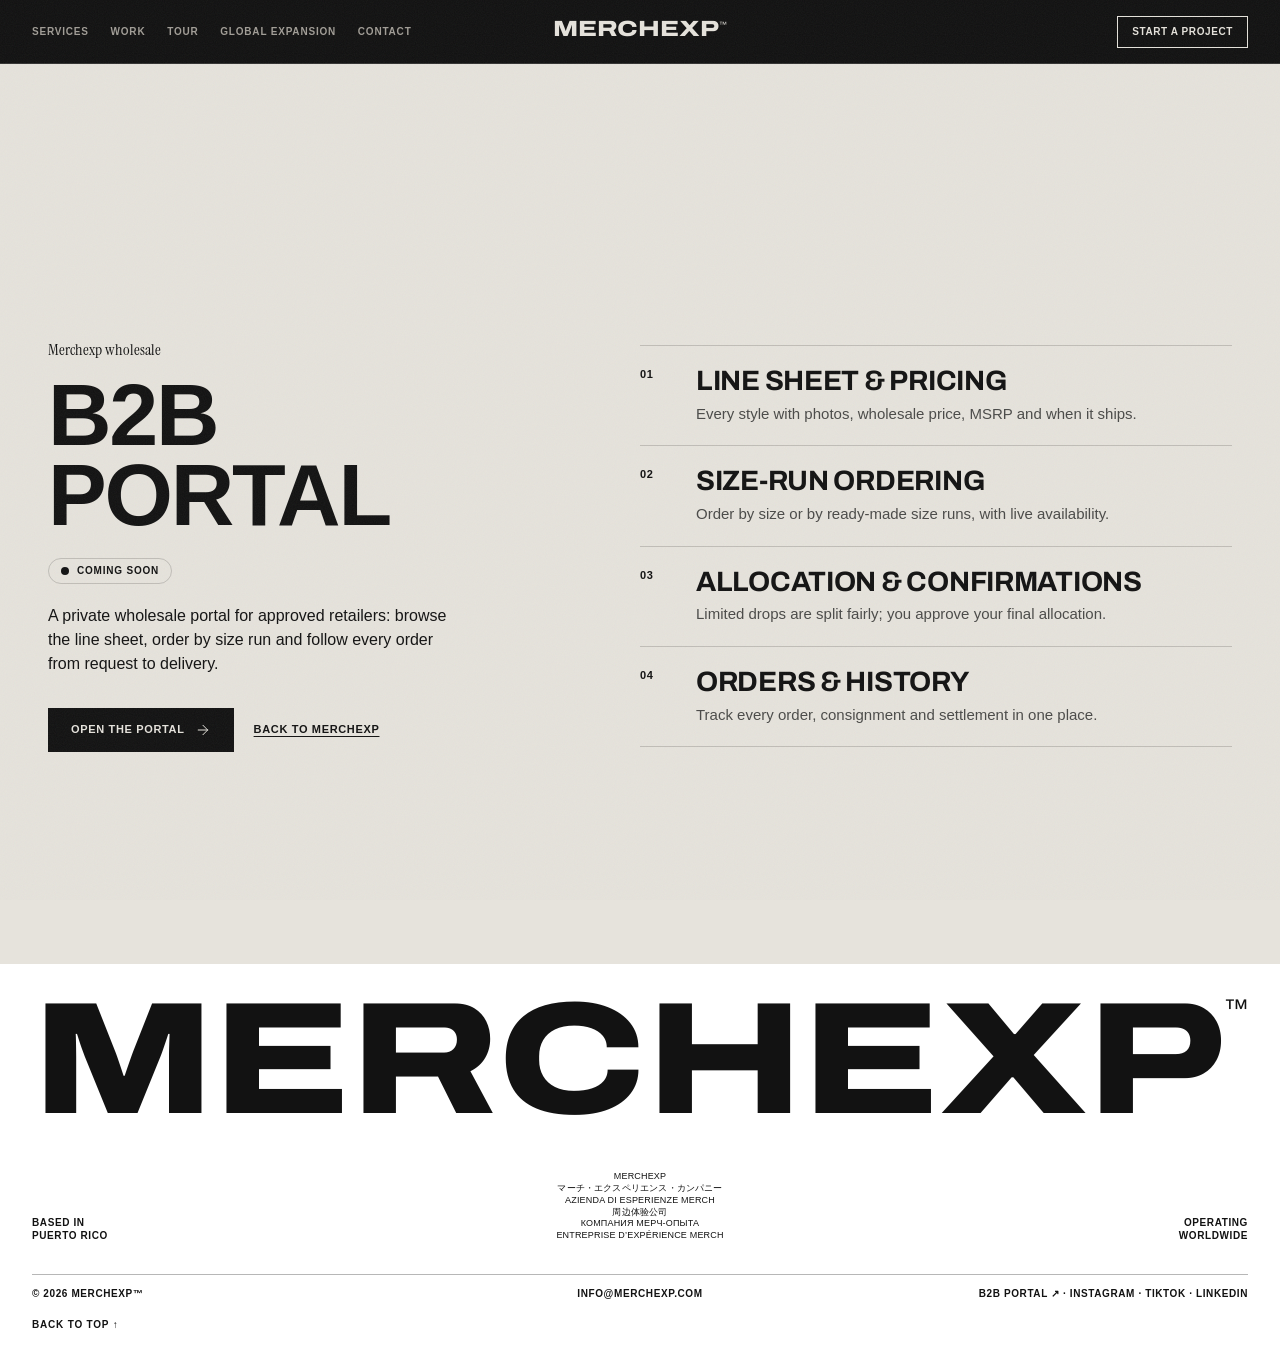
==== commit eda79c82: "Point the footer B2B Portal link at the live wholesale portal Co-Authored-By: Claude Opus 5.5 <norep" ====
--- a/b2b.html
+++ b/b2b.html
@@ -76,7 +76,7 @@
         <p class="b2b__status" data-reveal><span aria-hidden="true"></span>Coming soon</p>
         <p class="expansion__copy" data-reveal>A private wholesale portal for approved retailers: browse the line sheet, order by size run and follow every order from request to delivery.</p>
         <div class="b2b__actions" data-reveal>
-          <a class="btn btn--ink" href="mailto:info@merchexp.com?subject=Wholesale%20access">Request wholesale access <svg class="ico ico--r" viewBox="0 0 24 24" aria-hidden="true"><path d="M5 12h14"/><path d="m12 5 7 7-7 7"/></svg></a>
+          <a class="btn btn--ink" href="https://merchexp-wholesale.vercel.app/login">Open the portal <svg class="ico ico--r" viewBox="0 0 24 24" aria-hidden="true"><path d="M5 12h14"/><path d="m12 5 7 7-7 7"/></svg></a>
           <a class="b2b__back" href="./">Back to Merchexp</a>
         </div>
       </div>
@@ -122,7 +122,7 @@
       <span>© <span data-year>2026</span> Merchexp™</span>
       <a href="mailto:info@merchexp.com">info@merchexp.com</a>
       <!-- TODO: real profile URLs, and the B2B portal's live address (placeholder for now). -->
-      <span class="site-footer__social"><a class="site-footer__b2b" href="b2b.html" aria-current="page">B2B Portal ↗</a> · <a href="#">Instagram</a> · <a href="#">TikTok</a> · <a href="#">LinkedIn</a></span>
+      <span class="site-footer__social"><a class="site-footer__b2b" href="https://merchexp-wholesale.vercel.app/login">B2B Portal ↗</a> · <a href="#">Instagram</a> · <a href="#">TikTok</a> · <a href="#">LinkedIn</a></span>
     </div>
     <a class="site-footer__top" href="#main">Back to top ↑</a>
   </footer>
